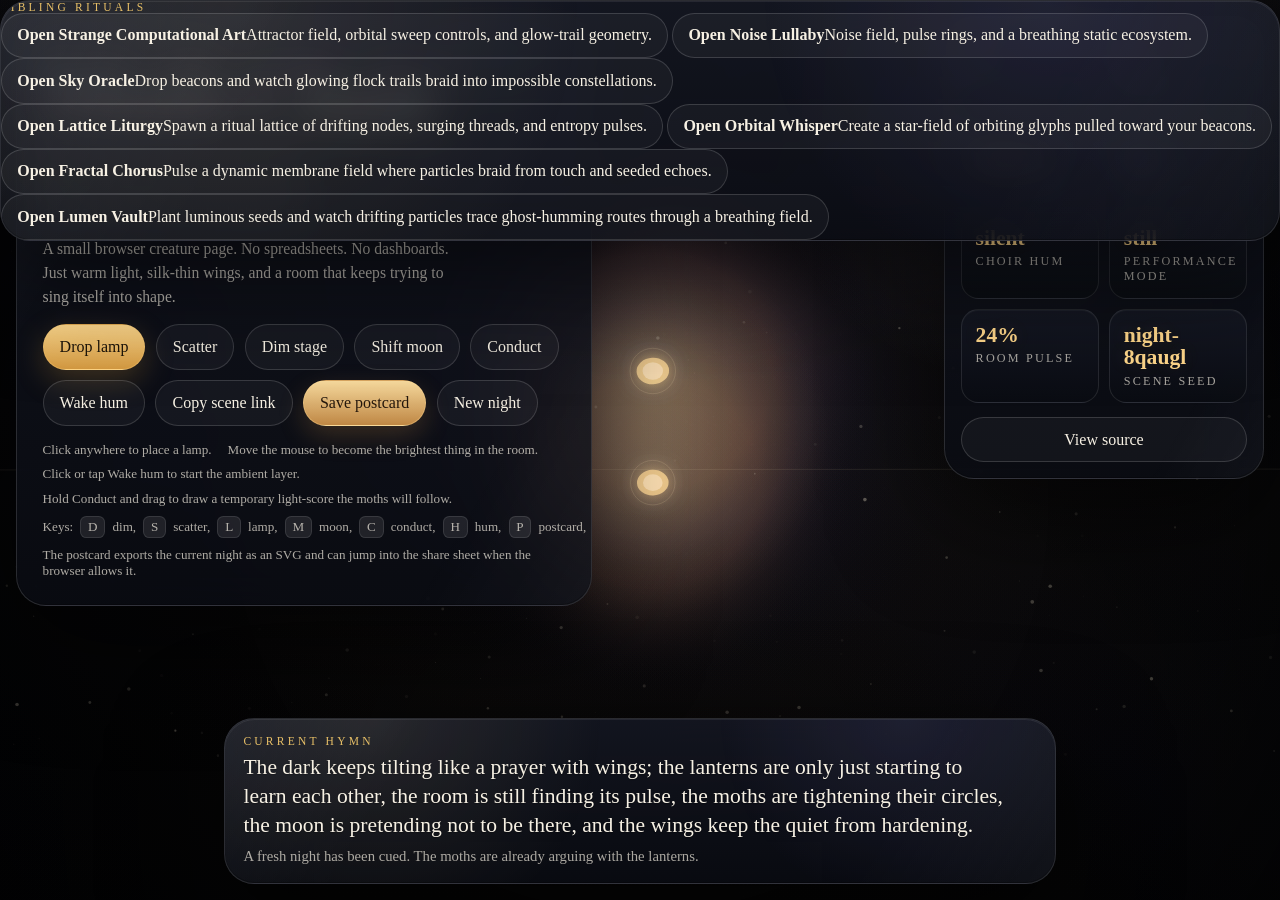
==== index.html @ b55e969d "feat: add lumen vault side ritual to moth choir" ====
<!doctype html>
<html lang="en">
<head>
  <meta charset="utf-8">
  <meta name="viewport" content="width=device-width, initial-scale=1">
  <title>Moth Choir</title>
  <meta name="description" content="A nocturnal browser instrument where lamps attract moths, the swarm becomes a chorus, the moon keeps changing the room, the dark keeps changing shape, and a subtle hum waits behind a user gesture.">
  <meta name="theme-color" content="#05060a">
  <meta name="robots" content="index,follow">
  <link rel="canonical" href="https://garytalbot.github.io/moth-choir/">
  <link rel="icon" href="assets/favicon.svg" type="image/svg+xml">
  <meta property="og:type" content="website">
  <meta property="og:title" content="Moth Choir">
  <meta property="og:description" content="A nocturnal browser instrument where lamps attract moths, the swarm becomes a chorus, the moon keeps changing the room, the dark keeps changing shape, and a subtle hum waits behind a user gesture.">
  <meta property="og:url" content="https://garytalbot.github.io/moth-choir/">
  <meta property="og:image" content="https://garytalbot.github.io/moth-choir/assets/social-card.svg">
  <meta property="og:image:alt" content="Moth Choir - a dark browser scene of lamps and glowing moths">
  <meta name="twitter:card" content="summary_large_image">
  <meta name="twitter:title" content="Moth Choir">
  <meta name="twitter:description" content="A nocturnal browser instrument where lamps attract moths, the swarm becomes a chorus, the moon keeps changing the room, the dark keeps changing shape, and a subtle hum waits behind a user gesture.">
  <meta name="twitter:image" content="https://garytalbot.github.io/moth-choir/assets/social-card.svg">
  <link rel="stylesheet" href="assets/styles.css">
</head>
<body>
  <main class="stage">
    <canvas id="scene" aria-hidden="true"></canvas>
    <div class="grain" aria-hidden="true"></div>

    <header class="panel masthead">
      <div class="kicker">Nocturne instrument</div>
      <h1>Moth Choir</h1>
      <p class="lead">Click the dark to drop another lamp. Move your pointer and the swarm will decide you are part of the lighting rig.</p>
      <p class="sub">A small browser creature page. No spreadsheets. No dashboards. Just warm light, silk-thin wings, and a room that keeps trying to sing itself into shape.</p>
      <div class="controls" role="group" aria-label="Scene controls">
        <button class="button primary" data-action="lamp">Drop lamp</button>
        <button class="button" data-action="scatter">Scatter</button>
        <button class="button" data-action="dim">Dim stage</button>
        <button class="button" data-action="moon">Shift moon</button>
        <button class="button" data-action="conduct" aria-pressed="false">Conduct</button>
        <button class="button" data-action="hum" aria-pressed="false">Wake hum</button>
        <button class="button" data-action="copy">Copy scene link</button>
        <button class="button" data-action="postcard">Save postcard</button>
        <button class="button" data-action="reset">New night</button>
      </div>
      <div class="legend" aria-label="Controls and hints">
        <span>Click anywhere to place a lamp.</span>
        <span>Move the mouse to become the brightest thing in the room.</span>
        <span>Click or tap Wake hum to start the ambient layer.</span>
        <span>Hold Conduct and drag to draw a temporary light-score the moths will follow.</span>
        <span>Keys: <kbd>D</kbd> dim, <kbd>S</kbd> scatter, <kbd>L</kbd> lamp, <kbd>M</kbd> moon, <kbd>C</kbd> conduct, <kbd>H</kbd> hum, <kbd>P</kbd> postcard, <kbd>R</kbd> reset.</span>
        <span>The postcard exports the current night as an SVG and can jump into the share sheet when the browser allows it.</span>
      </div>
    </header>

    <aside class="panel monitor" aria-live="polite">
      <div class="stat-grid">
        <div class="stat">
          <strong id="lamp-count">0</strong>
          <span>lamps lit</span>
        </div>
        <div class="stat">
          <strong id="moth-count">0</strong>
          <span>moths circling</span>
        </div>
        <div class="stat">
          <strong id="mood-label">hush</strong>
          <span>room mood</span>
        </div>
        <div class="stat">
          <strong id="moon-phase">new</strong>
          <span>moon phase</span>
        </div>
        <div class="stat">
          <strong id="audio-state">silent</strong>
          <span>choir hum</span>
        </div>
        <div class="stat">
          <strong id="performance-mode">still</strong>
          <span>performance mode</span>
        </div>
        <div class="stat">
          <strong id="pulse-value">0%</strong>
          <span>room pulse</span>
        </div>
        <div class="stat">
          <strong id="scene-seed">night-0</strong>
          <span>scene seed</span>
        </div>
      </div>
      <a class="source-link" href="https://github.com/garytalbot/moth-choir" target="_blank" rel="noopener noreferrer">View source</a>
    </aside>

    <section class="panel chorus">
      <div class="eyebrow">Current hymn</div>
      <p id="verse">The room is waking in brass and shadow.</p>
      <div class="mini-note" id="mini-note">The moths have not decided whether you are a candle or a weather event.</div>
    </section>

    <section class="panel siblings" aria-label="Sibling rituals">
      <div class="eyebrow">Sibling rituals</div>
      <div class="siblings-grid">
        <a class="source-link" href="strange-computational-art.html">
          <strong>Open Strange Computational Art</strong>
          <span>Attractor field, orbital sweep controls, and glow-trail geometry.</span>
        </a>
        <a class="source-link" href="noise-lullaby.html">
          <strong>Open Noise Lullaby</strong>
          <span>Noise field, pulse rings, and a breathing static ecosystem.</span>
        </a>
        <a class="source-link" href="moth-sky-oracle.html">
          <strong>Open Sky Oracle</strong>
          <span>Drop beacons and watch glowing flock trails braid into impossible constellations.</span>
        </a>
        <a class="source-link" href="lattice-liturgy.html">
          <strong>Open Lattice Liturgy</strong>
          <span>Spawn a ritual lattice of drifting nodes, surging threads, and entropy pulses.</span>
        </a>
        <a class="source-link" href="orbital-whisper.html">
          <strong>Open Orbital Whisper</strong>
          <span>Create a star-field of orbiting glyphs pulled toward your beacons.</span>
        </a>
        <a class="source-link" href="fractal-chorus.html">
          <strong>Open Fractal Chorus</strong>
          <span>Pulse a dynamic membrane field where particles braid from touch and seeded echoes.</span>
        </a>
        <a class="source-link" href="lumen-vault.html">
          <strong>Open Lumen Vault</strong>
          <span>Plant luminous seeds and watch drifting particles trace ghost-humming routes through a breathing field.</span>
        </a>
      </div>
    </section>
  </main>

  <script src="assets/app.js"></script>
</body>
</html>
---- assets/styles.css ----
:root {
  --bg: #03040a;
  --bg-deep: #090b12;
  --panel: rgba(12, 14, 21, 0.78);
  --panel-strong: rgba(17, 19, 28, 0.94);
  --ink: #f7f1e4;
  --muted: rgba(247, 241, 228, 0.72);
  --gold: #e7bf67;
  --amber: #ffd78a;
  --ember: #ff9a68;
  --violet: #a495ff;
  --line: rgba(255, 255, 255, 0.12);
  --shadow: 0 34px 110px rgba(0, 0, 0, 0.56);
  --radius: 30px;
}

* {
  box-sizing: border-box;
}

html,
body {
  width: 100%;
  height: 100%;
  margin: 0;
}

html {
  background: var(--bg);
}

body {
  overflow: hidden;
  min-height: 100%;
  background:
    radial-gradient(circle at 78% 12%, rgba(191, 180, 255, 0.16), transparent 18%),
    radial-gradient(circle at 50% 22%, rgba(255, 214, 146, 0.08), transparent 22%),
    radial-gradient(circle at 50% 115%, rgba(0, 0, 0, 0), rgba(0, 0, 0, 0.6) 60%, rgba(0, 0, 0, 0.86) 100%),
    linear-gradient(180deg, #07080e 0%, #04050a 52%, #020204 100%);
  color: var(--ink);
  font-family: "Iowan Old Style", "Palatino Linotype", "Book Antiqua", Georgia, serif;
}

button,
a {
  -webkit-tap-highlight-color: transparent;
}

.stage {
  position: relative;
  width: 100%;
  height: 100%;
  isolation: isolate;
}

.stage::before,
.stage::after {
  content: "";
  position: absolute;
  inset: 0;
  pointer-events: none;
  z-index: 1;
}

.stage::before {
  background:
    radial-gradient(circle at 78% 17%, rgba(201, 191, 255, 0.14), transparent 18%),
    radial-gradient(circle at 50% 48%, rgba(255, 215, 147, 0.1), transparent 24%),
    radial-gradient(circle at 50% 110%, rgba(0, 0, 0, 0), rgba(0, 0, 0, 0.22) 54%, rgba(0, 0, 0, 0.72) 100%);
  mix-blend-mode: screen;
  opacity: 0.85;
}

.stage::after {
  background:
    linear-gradient(180deg, rgba(255, 255, 255, 0.03), transparent 16%),
    radial-gradient(circle at 50% 56%, transparent 0 49%, rgba(0, 0, 0, 0.12) 72%, rgba(0, 0, 0, 0.34) 100%);
  opacity: 0.8;
}

#scene {
  position: absolute;
  inset: 0;
  width: 100%;
  height: 100%;
  display: block;
  touch-action: none;
  cursor: crosshair;
}

.grain {
  position: absolute;
  inset: 0;
  pointer-events: none;
  opacity: 0.16;
  mix-blend-mode: soft-light;
  background-image:
    linear-gradient(rgba(255, 255, 255, 0.03) 1px, transparent 1px),
    linear-gradient(90deg, rgba(255, 255, 255, 0.02) 1px, transparent 1px),
    radial-gradient(circle at 20% 20%, rgba(255, 255, 255, 0.12), transparent 10%),
    radial-gradient(circle at 80% 70%, rgba(255, 255, 255, 0.08), transparent 12%);
  background-size: 100% 4px, 4px 100%, 22px 22px, 24px 24px;
}

.panel {
  position: relative;
  z-index: 2;
  background: linear-gradient(180deg, rgba(20, 23, 34, 0.9), rgba(10, 12, 19, 0.86));
  border: 1px solid rgba(255, 255, 255, 0.13);
  border-radius: var(--radius);
  box-shadow: var(--shadow);
  backdrop-filter: blur(18px) saturate(1.15);
  -webkit-backdrop-filter: blur(18px) saturate(1.15);
  overflow: hidden;
}

.panel::before {
  content: "";
  position: absolute;
  inset: 0;
  pointer-events: none;
  background:
    radial-gradient(circle at 18% 0%, rgba(255, 232, 186, 0.11), transparent 34%),
    radial-gradient(circle at 82% 0%, rgba(169, 156, 255, 0.1), transparent 28%),
    linear-gradient(120deg, rgba(255, 255, 255, 0.06), transparent 22%, transparent 78%, rgba(255, 255, 255, 0.045));
  opacity: 0.82;
}

.panel::after {
  content: "";
  position: absolute;
  inset: 0;
  pointer-events: none;
  border-radius: inherit;
  box-shadow:
    inset 0 1px 0 rgba(255, 255, 255, 0.08),
    inset 0 -1px 0 rgba(0, 0, 0, 0.28);
}

.panel > * {
  position: relative;
  z-index: 1;
}

.masthead {
  position: absolute;
  left: max(1rem, env(safe-area-inset-left));
  top: max(1rem, env(safe-area-inset-top));
  width: min(36rem, calc(100vw - 2rem));
  padding: clamp(1.05rem, 3vw, 1.6rem);
}

.kicker,
.eyebrow {
  text-transform: uppercase;
  letter-spacing: 0.28em;
  color: var(--gold);
  font-size: 0.72rem;
}

h1 {
  margin: 0.25rem 0 0;
  font-size: clamp(3rem, 8vw, 5.4rem);
  line-height: 0.87;
  letter-spacing: -0.05em;
  text-wrap: balance;
  text-shadow: 0 0 24px rgba(255, 215, 139, 0.08);
}

.lead {
  margin: 0.9rem 0 0;
  color: var(--ink);
  font-size: clamp(1rem, 2vw, 1.1rem);
  max-width: 32ch;
  line-height: 1.45;
}

.sub {
  margin: 0.8rem 0 0;
  color: var(--muted);
  font-size: 0.98rem;
  max-width: 52ch;
  line-height: 1.5;
}

.controls {
  display: flex;
  flex-wrap: wrap;
  gap: 0.65rem;
  margin-top: 1rem;
}

.button,
.source-link {
  appearance: none;
  border: 1px solid rgba(255, 255, 255, 0.15);
  border-radius: 999px;
  background: rgba(255, 255, 255, 0.04);
  color: var(--ink);
  text-decoration: none;
  font: inherit;
  cursor: pointer;
  transition: transform 160ms ease, border-color 160ms ease, background 160ms ease, box-shadow 160ms ease;
  min-width: 0;
  white-space: normal;
  line-height: 1.15;
  text-align: center;
  overflow-wrap: anywhere;
}

.button {
  padding: 0.8rem 1rem;
  min-height: 2.8rem;
}

.button.primary {
  color: #1c1409;
  border-color: rgba(255, 206, 119, 0.35);
  background: linear-gradient(180deg, #ffd98d, #d59a41);
  box-shadow: 0 10px 30px rgba(213, 154, 65, 0.25);
}

.button[data-action="postcard"] {
  color: #24170c;
  border-color: rgba(255, 216, 143, 0.34);
  background: linear-gradient(180deg, #f6d99d, #bf8744);
  box-shadow: 0 10px 26px rgba(191, 135, 68, 0.24);
}

.button:hover,
.button:focus-visible,
.source-link:hover,
.source-link:focus-visible {
  transform: translateY(-1px);
  border-color: rgba(255, 255, 255, 0.28);
  background: rgba(255, 255, 255, 0.09);
}

.button:active,
.source-link:active {
  transform: translateY(0);
}

.button.primary:hover,
.button.primary:focus-visible {
  background: linear-gradient(180deg, #ffe4a8, #e2a754);
}

.button[data-action="postcard"]:hover,
.button[data-action="postcard"]:focus-visible {
  background: linear-gradient(180deg, #ffe7b6, #ca924f);
}

.legend {
  display: flex;
  flex-wrap: wrap;
  gap: 0.55rem 1rem;
  margin-top: 0.95rem;
  color: rgba(247, 241, 228, 0.7);
  font-size: 0.82rem;
}

.legend span {
  display: inline-flex;
  align-items: center;
  gap: 0.45rem;
}

kbd {
  font: inherit;
  padding: 0.14rem 0.42rem;
  border-radius: 0.4rem;
  background: rgba(255, 255, 255, 0.09);
  border: 1px solid rgba(255, 255, 255, 0.1);
}

.monitor {
  position: absolute;
  right: max(1rem, env(safe-area-inset-right));
  top: max(1rem, env(safe-area-inset-top));
  width: min(20rem, calc(100vw - 2rem));
  padding: 1rem;
  display: grid;
  gap: 0.85rem;
}

.stat-grid {
  display: grid;
  grid-template-columns: repeat(2, minmax(0, 1fr));
  gap: 0.65rem;
}

.stat {
  border-radius: 1.1rem;
  padding: 0.85rem;
  background: linear-gradient(180deg, rgba(21, 24, 35, 0.96), rgba(11, 13, 19, 0.92));
  border: 1px solid rgba(255, 255, 255, 0.1);
  box-shadow: inset 0 1px 0 rgba(255, 255, 255, 0.04);
}

.stat strong {
  display: block;
  color: var(--amber);
  font-size: 1.35rem;
  line-height: 1.05;
  text-shadow: 0 0 20px rgba(255, 215, 138, 0.14);
}

.stat:nth-child(4) strong {
  color: #e9ddff;
}

.stat span {
  display: block;
  margin-top: 0.3rem;
  color: rgba(247, 241, 228, 0.66);
  font-size: 0.76rem;
  text-transform: uppercase;
  letter-spacing: 0.18em;
}

.source-link {
  display: inline-flex;
  justify-content: center;
  align-items: center;
  padding: 0.78rem 0.95rem;
  min-height: 2.8rem;
}

.chorus {
  position: absolute;
  left: 50%;
  bottom: max(1rem, env(safe-area-inset-bottom));
  transform: translateX(-50%);
  width: min(52rem, calc(100vw - 2rem));
  padding: 1rem 1.15rem;
  display: grid;
  gap: 0.35rem;
}

.chorus p {
  margin: 0;
}

#verse {
  font-size: clamp(1.05rem, 2vw, 1.35rem);
  color: var(--ink);
  line-height: 1.35;
  text-wrap: balance;
  text-shadow: 0 1px 1px rgba(0, 0, 0, 0.24);
}

.mini-note {
  color: rgba(247, 241, 228, 0.68);
  font-size: 0.92rem;
  line-height: 1.45;
}

@media (max-width: 820px) {
  body {
    overflow: auto;
    min-height: 100dvh;
  }

  .stage {
    min-height: 100dvh;
    padding:
      max(0.5rem, env(safe-area-inset-top))
      max(0.5rem, env(safe-area-inset-right))
      max(0.75rem, env(safe-area-inset-bottom))
      max(0.5rem, env(safe-area-inset-left));
  }

  .masthead,
  .monitor,
  .chorus {
    position: relative;
    left: auto;
    right: auto;
    top: auto;
    bottom: auto;
    width: 100%;
    max-width: none;
    margin: 0;
    transform: none;
  }

  .masthead {
    margin-bottom: 0.75rem;
  }

  .monitor {
    margin-top: 0;
    margin-bottom: 0.75rem;
  }

  .chorus {
    margin-bottom: 0;
  }

  .stat-grid {
    grid-template-columns: repeat(4, minmax(0, 1fr));
  }

  .controls {
    display: grid;
    grid-template-columns: 1fr;
    gap: 0.55rem;
  }
}

@media (max-width: 560px) {
  h1 {
    font-size: clamp(2.5rem, 15vw, 3.7rem);
  }

  .lead {
    font-size: 0.98rem;
  }

  .sub {
    font-size: 0.92rem;
  }

  .legend {
    font-size: 0.76rem;
    line-height: 1.45;
  }

  .stat-grid {
    grid-template-columns: repeat(2, minmax(0, 1fr));
  }

  .button,
  .source-link {
    width: 100%;
  }
}

@media (max-width: 420px) {
  .controls {
    grid-template-columns: 1fr;
  }
}

@media (hover: none) and (pointer: coarse) {
  .button:hover,
  .button:focus-visible,
  .source-link:hover,
  .source-link:focus-visible {
    transform: none;
  }

  .button,
  .source-link {
    min-height: 3.1rem;
  }

  .controls {
    gap: 0.6rem;
  }
}
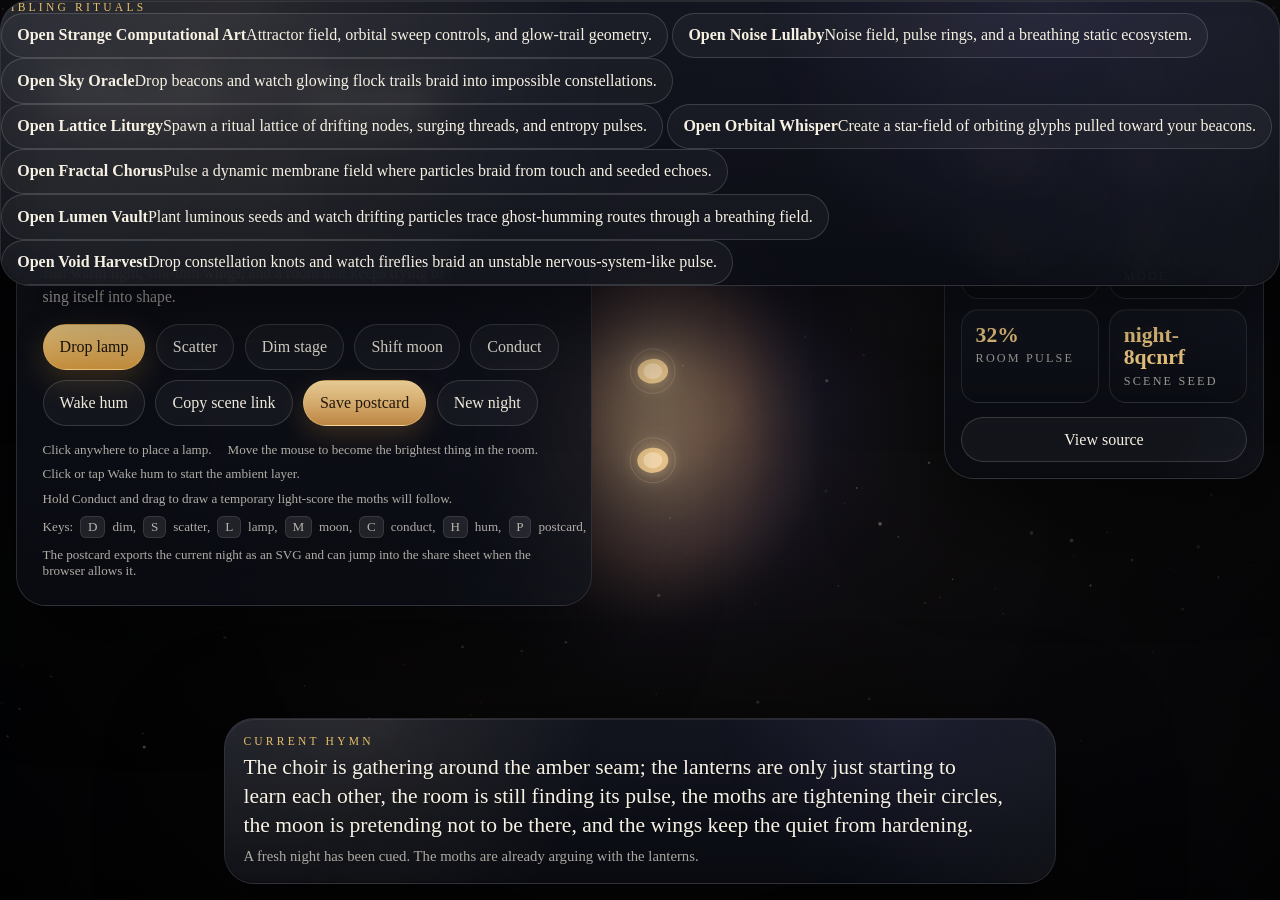
==== commit 762d4939: "feat: add void harvest generative web side ritual" ====
--- a/index.html
+++ b/index.html
@@ -127,6 +127,10 @@
           <strong>Open Lumen Vault</strong>
           <span>Plant luminous seeds and watch drifting particles trace ghost-humming routes through a breathing field.</span>
         </a>
+        <a class="source-link" href="void-harvest.html">
+          <strong>Open Void Harvest</strong>
+          <span>Drop constellation knots and watch fireflies braid an unstable nervous-system-like pulse.</span>
+        </a>
       </div>
     </section>
   </main>
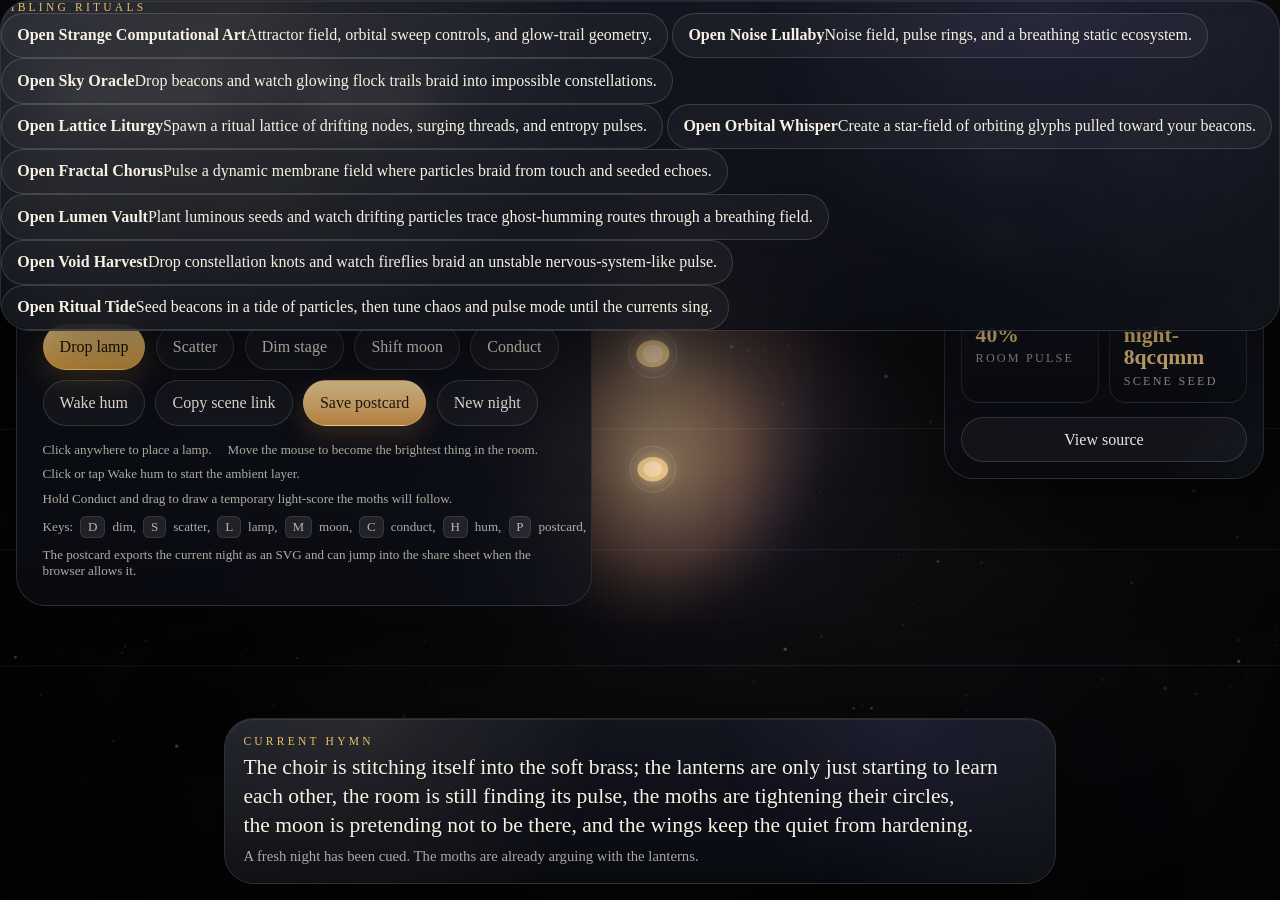
==== commit 8ff0f4b2: "feat: add ritual tide interactive moth-choir artifact" ====
--- a/index.html
+++ b/index.html
@@ -131,6 +131,10 @@
           <strong>Open Void Harvest</strong>
           <span>Drop constellation knots and watch fireflies braid an unstable nervous-system-like pulse.</span>
         </a>
+        <a class="source-link" href="ritual-tide.html">
+          <strong>Open Ritual Tide</strong>
+          <span>Seed beacons in a tide of particles, then tune chaos and pulse mode until the currents sing.</span>
+        </a>
       </div>
     </section>
   </main>
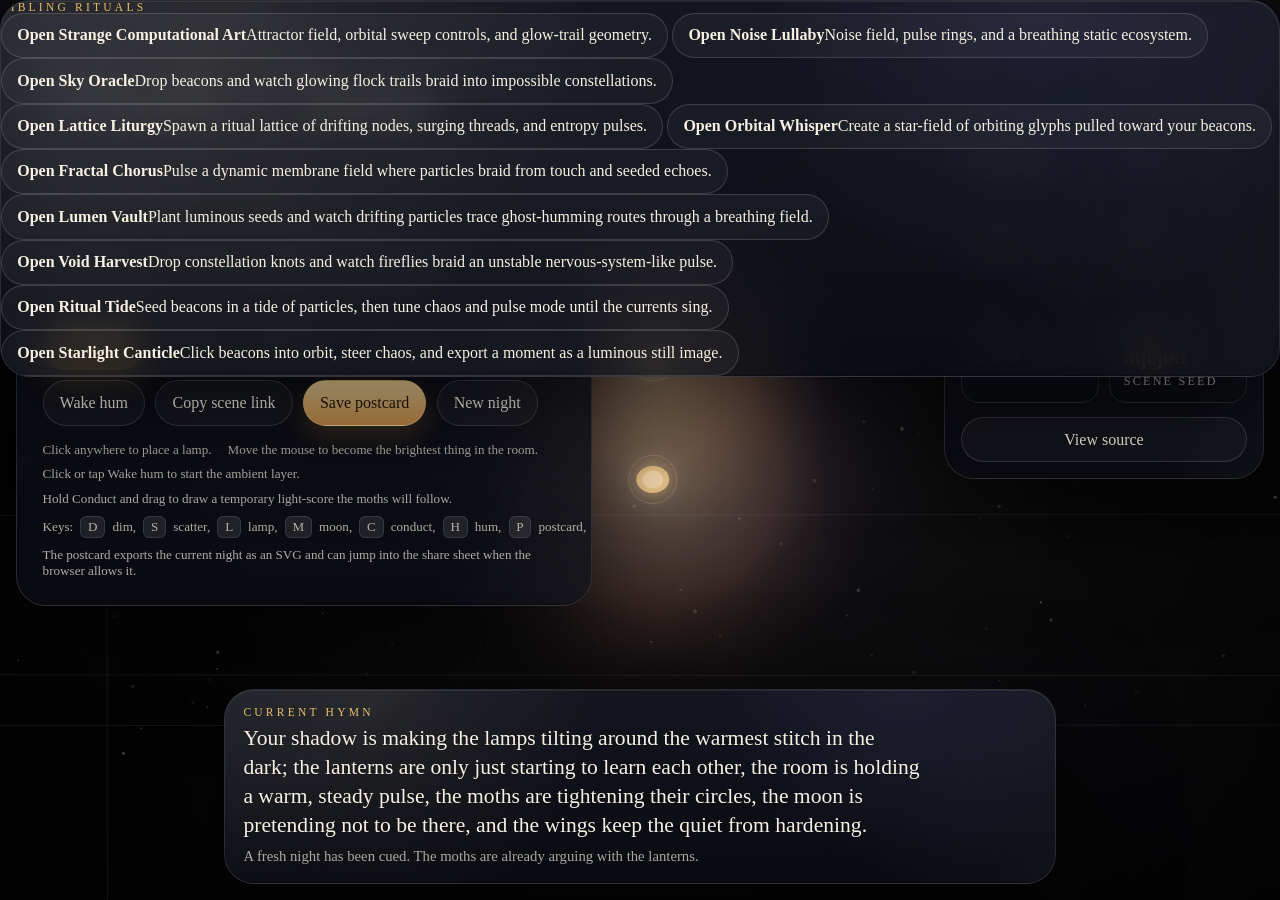
==== commit 44fbb5fd: "feat: add starlight canticle side ritual" ====
--- a/index.html
+++ b/index.html
@@ -135,6 +135,10 @@
           <strong>Open Ritual Tide</strong>
           <span>Seed beacons in a tide of particles, then tune chaos and pulse mode until the currents sing.</span>
         </a>
+        <a class="source-link" href="starlight-canticle.html">
+          <strong>Open Starlight Canticle</strong>
+          <span>Click beacons into orbit, steer chaos, and export a moment as a luminous still image.</span>
+        </a>
       </div>
     </section>
   </main>
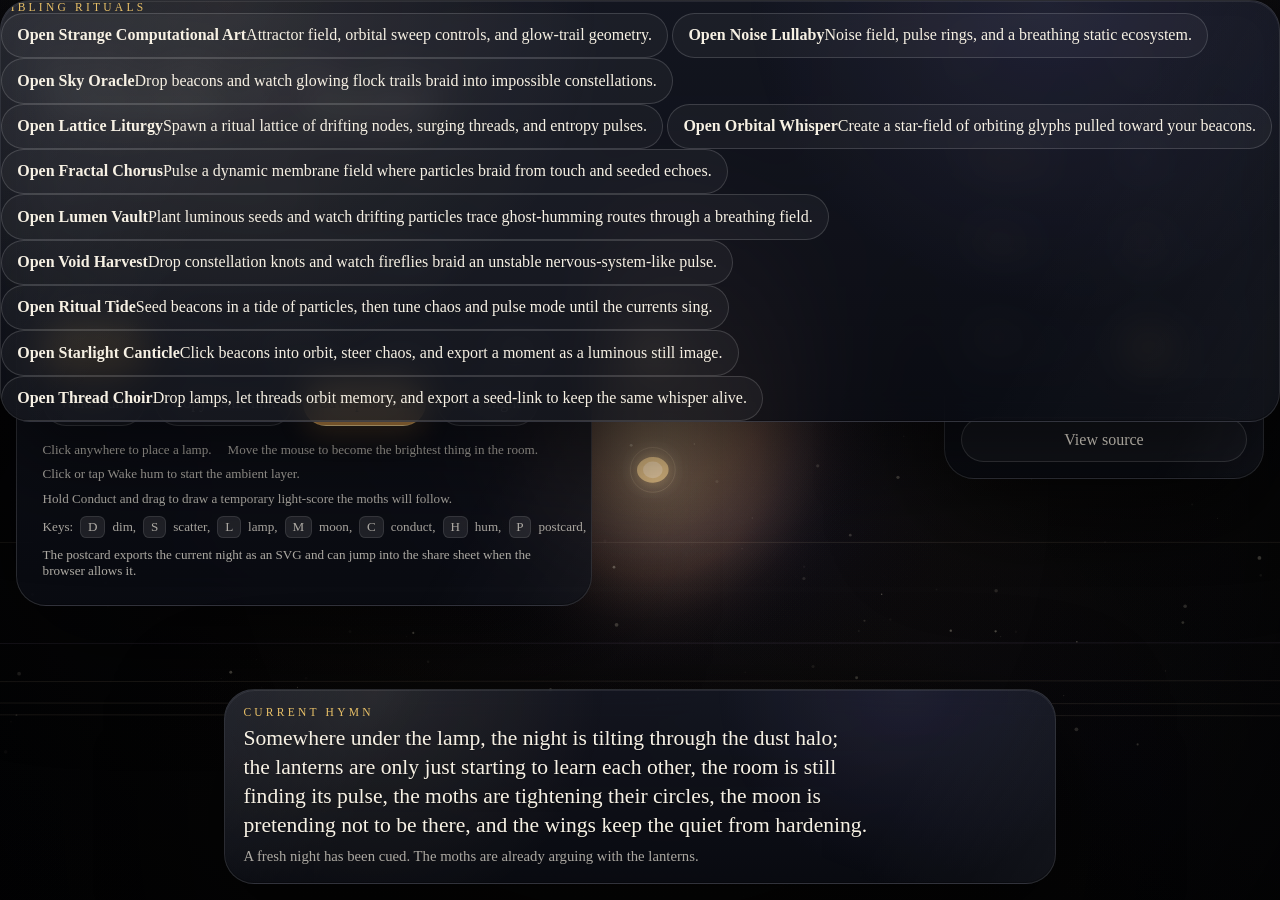
==== commit 9d411ac7: "feat: add standalone Thread Choir side ritual" ====
--- a/index.html
+++ b/index.html
@@ -139,6 +139,10 @@
           <strong>Open Starlight Canticle</strong>
           <span>Click beacons into orbit, steer chaos, and export a moment as a luminous still image.</span>
         </a>
+        <a class="source-link" href="thread-choir.html">
+          <strong>Open Thread Choir</strong>
+          <span>Drop lamps, let threads orbit memory, and export a seed-link to keep the same whisper alive.</span>
+        </a>
       </div>
     </section>
   </main>
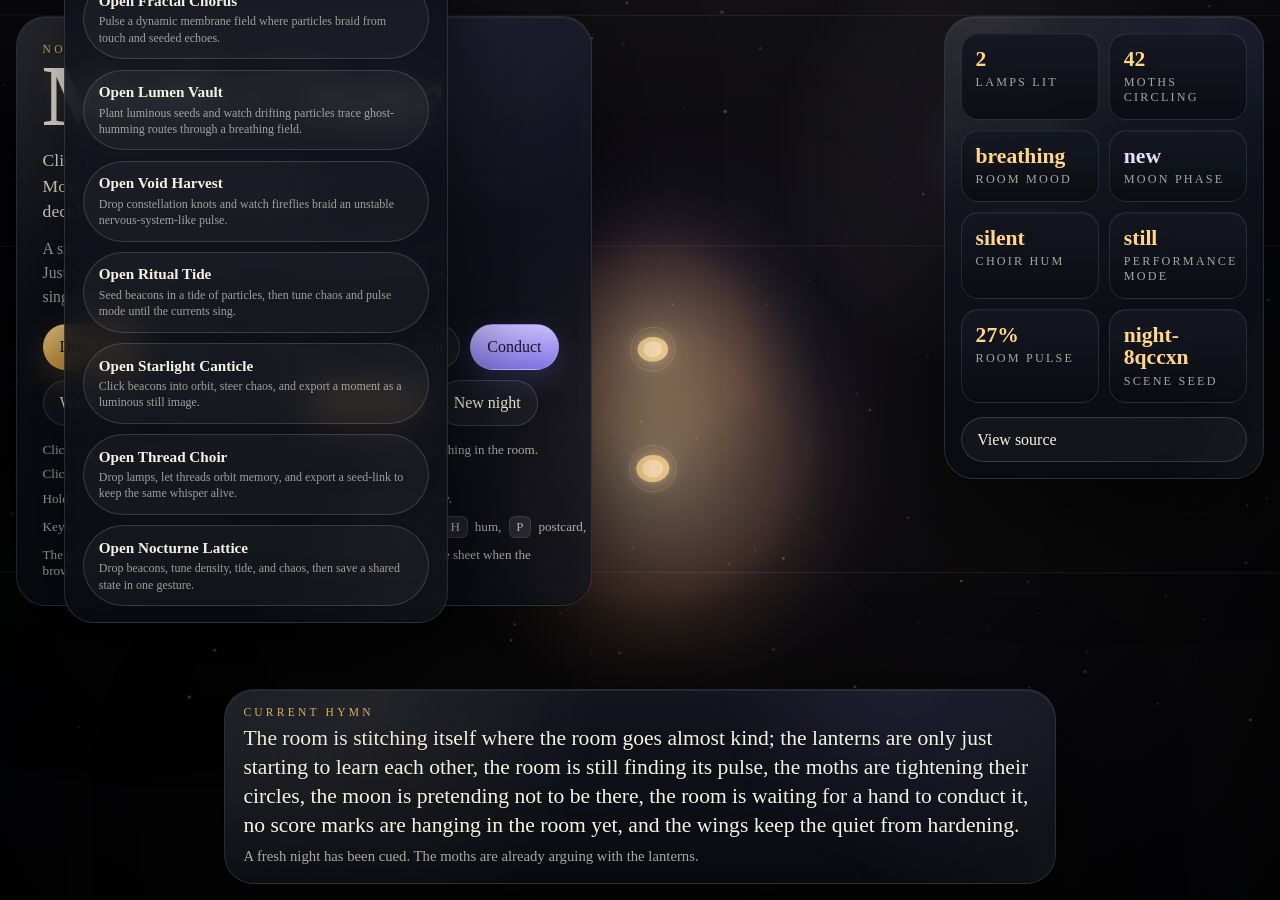
==== commit 2d1cac98: "feat: add nocturne lattice side ritual" ====
--- a/index.html
+++ b/index.html
@@ -143,6 +143,10 @@
           <strong>Open Thread Choir</strong>
           <span>Drop lamps, let threads orbit memory, and export a seed-link to keep the same whisper alive.</span>
         </a>
+        <a class="source-link" href="nocturne-lattice.html">
+          <strong>Open Nocturne Lattice</strong>
+          <span>Drop beacons, tune density, tide, and chaos, then save a shared state in one gesture.</span>
+        </a>
       </div>
     </section>
   </main>
--- a/assets/styles.css
+++ b/assets/styles.css
@@ -227,6 +227,13 @@
   box-shadow: 0 10px 26px rgba(191, 135, 68, 0.24);
 }
 
+.button[data-action="conduct"] {
+  color: #1d1630;
+  border-color: rgba(180, 167, 255, 0.35);
+  background: linear-gradient(180deg, #cbbfff, #8576e8);
+  box-shadow: 0 10px 28px rgba(133, 118, 232, 0.22);
+}
+
 .button:hover,
 .button:focus-visible,
 .source-link:hover,
@@ -251,6 +258,11 @@
   background: linear-gradient(180deg, #ffe7b6, #ca924f);
 }
 
+.button[data-action="conduct"]:hover,
+.button[data-action="conduct"]:focus-visible {
+  background: linear-gradient(180deg, #dfd8ff, #9e93f6);
+}
+
 .legend {
   display: flex;
   flex-wrap: wrap;
@@ -354,6 +366,39 @@
   color: rgba(247, 241, 228, 0.68);
   font-size: 0.92rem;
   line-height: 1.45;
+}
+
+.siblings {
+  position: absolute;
+  left: clamp(1rem, 50%, 4rem);
+  bottom: calc(max(1rem, env(safe-area-inset-bottom)) + 16.3rem);
+  width: min(24rem, calc(100vw - 2rem));
+  padding: 1rem 1.1rem;
+  display: grid;
+  gap: 0.65rem;
+}
+
+.siblings-grid {
+  display: grid;
+  gap: 0.65rem;
+}
+
+.source-link {
+  flex-direction: column;
+  align-items: flex-start;
+  gap: 0.25rem;
+  text-align: left;
+}
+
+.source-link strong {
+  display: block;
+  font-size: 0.95rem;
+}
+
+.source-link span {
+  color: rgba(247, 241, 228, 0.62);
+  font-size: 0.75rem;
+  line-height: 1.35;
 }
 
 @media (max-width: 820px) {
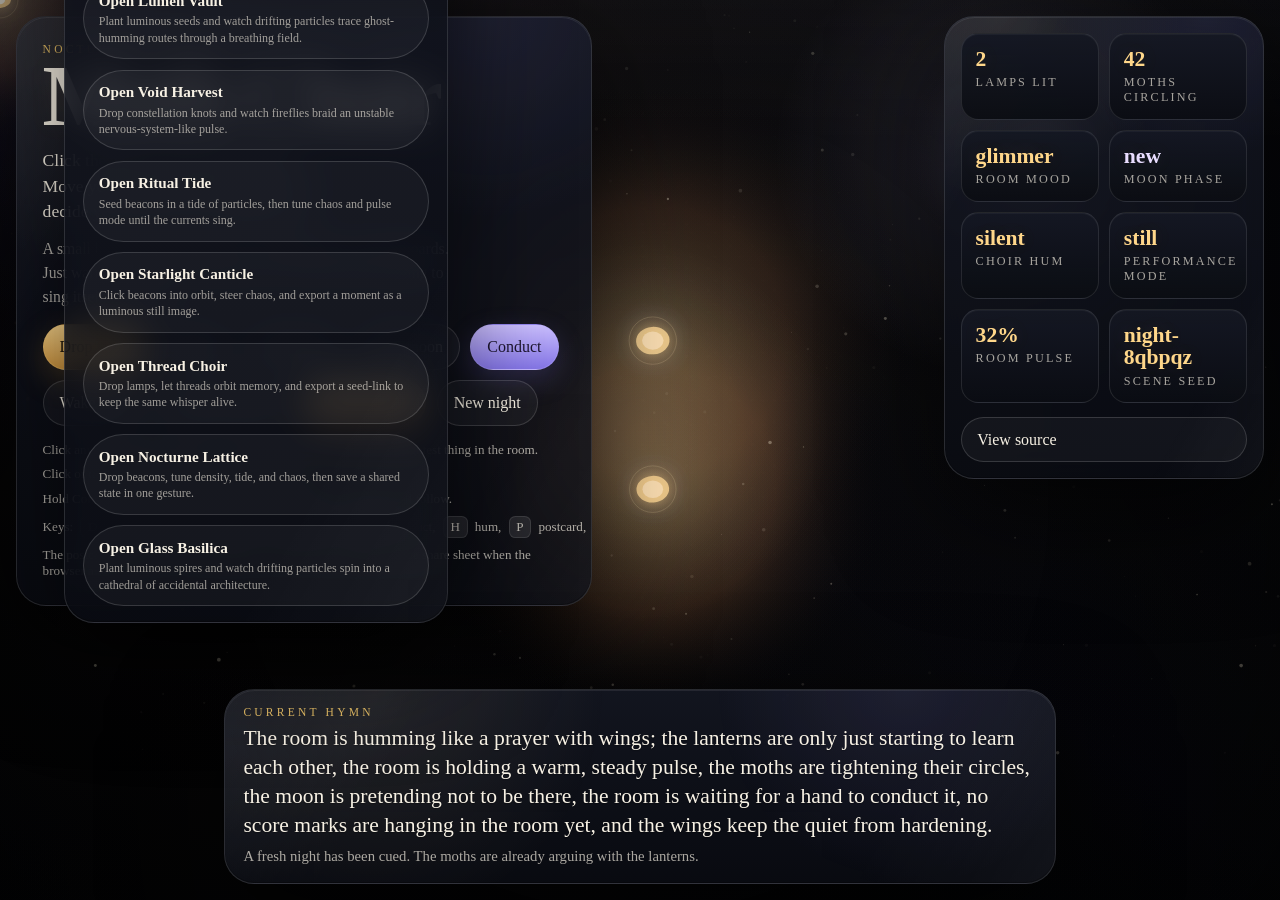
==== commit c74773ba: "Add Glass Basilica side ritual page" ====
--- a/index.html
+++ b/index.html
@@ -147,6 +147,10 @@
           <strong>Open Nocturne Lattice</strong>
           <span>Drop beacons, tune density, tide, and chaos, then save a shared state in one gesture.</span>
         </a>
+        <a class="source-link" href="glass-basilica.html">
+          <strong>Open Glass Basilica</strong>
+          <span>Plant luminous spires and watch drifting particles spin into a cathedral of accidental architecture.</span>
+        </a>
       </div>
     </section>
   </main>
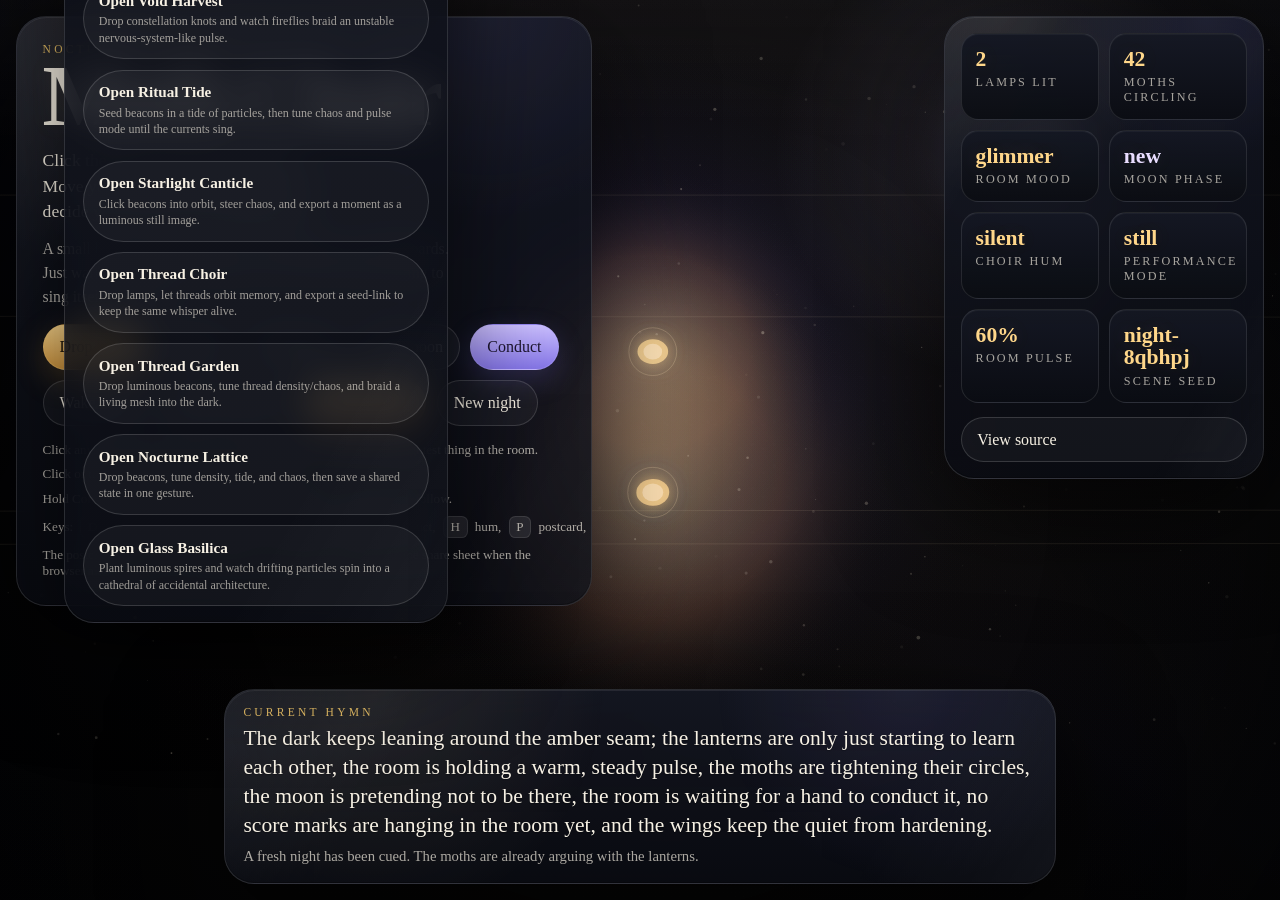
==== commit c3c2e249: "feat: add thread garden side ritual" ====
--- a/index.html
+++ b/index.html
@@ -143,6 +143,10 @@
           <strong>Open Thread Choir</strong>
           <span>Drop lamps, let threads orbit memory, and export a seed-link to keep the same whisper alive.</span>
         </a>
+        <a class="source-link" href="thread-garden.html">
+          <strong>Open Thread Garden</strong>
+          <span>Drop luminous beacons, tune thread density/chaos, and braid a living mesh into the dark.</span>
+        </a>
         <a class="source-link" href="nocturne-lattice.html">
           <strong>Open Nocturne Lattice</strong>
           <span>Drop beacons, tune density, tide, and chaos, then save a shared state in one gesture.</span>
